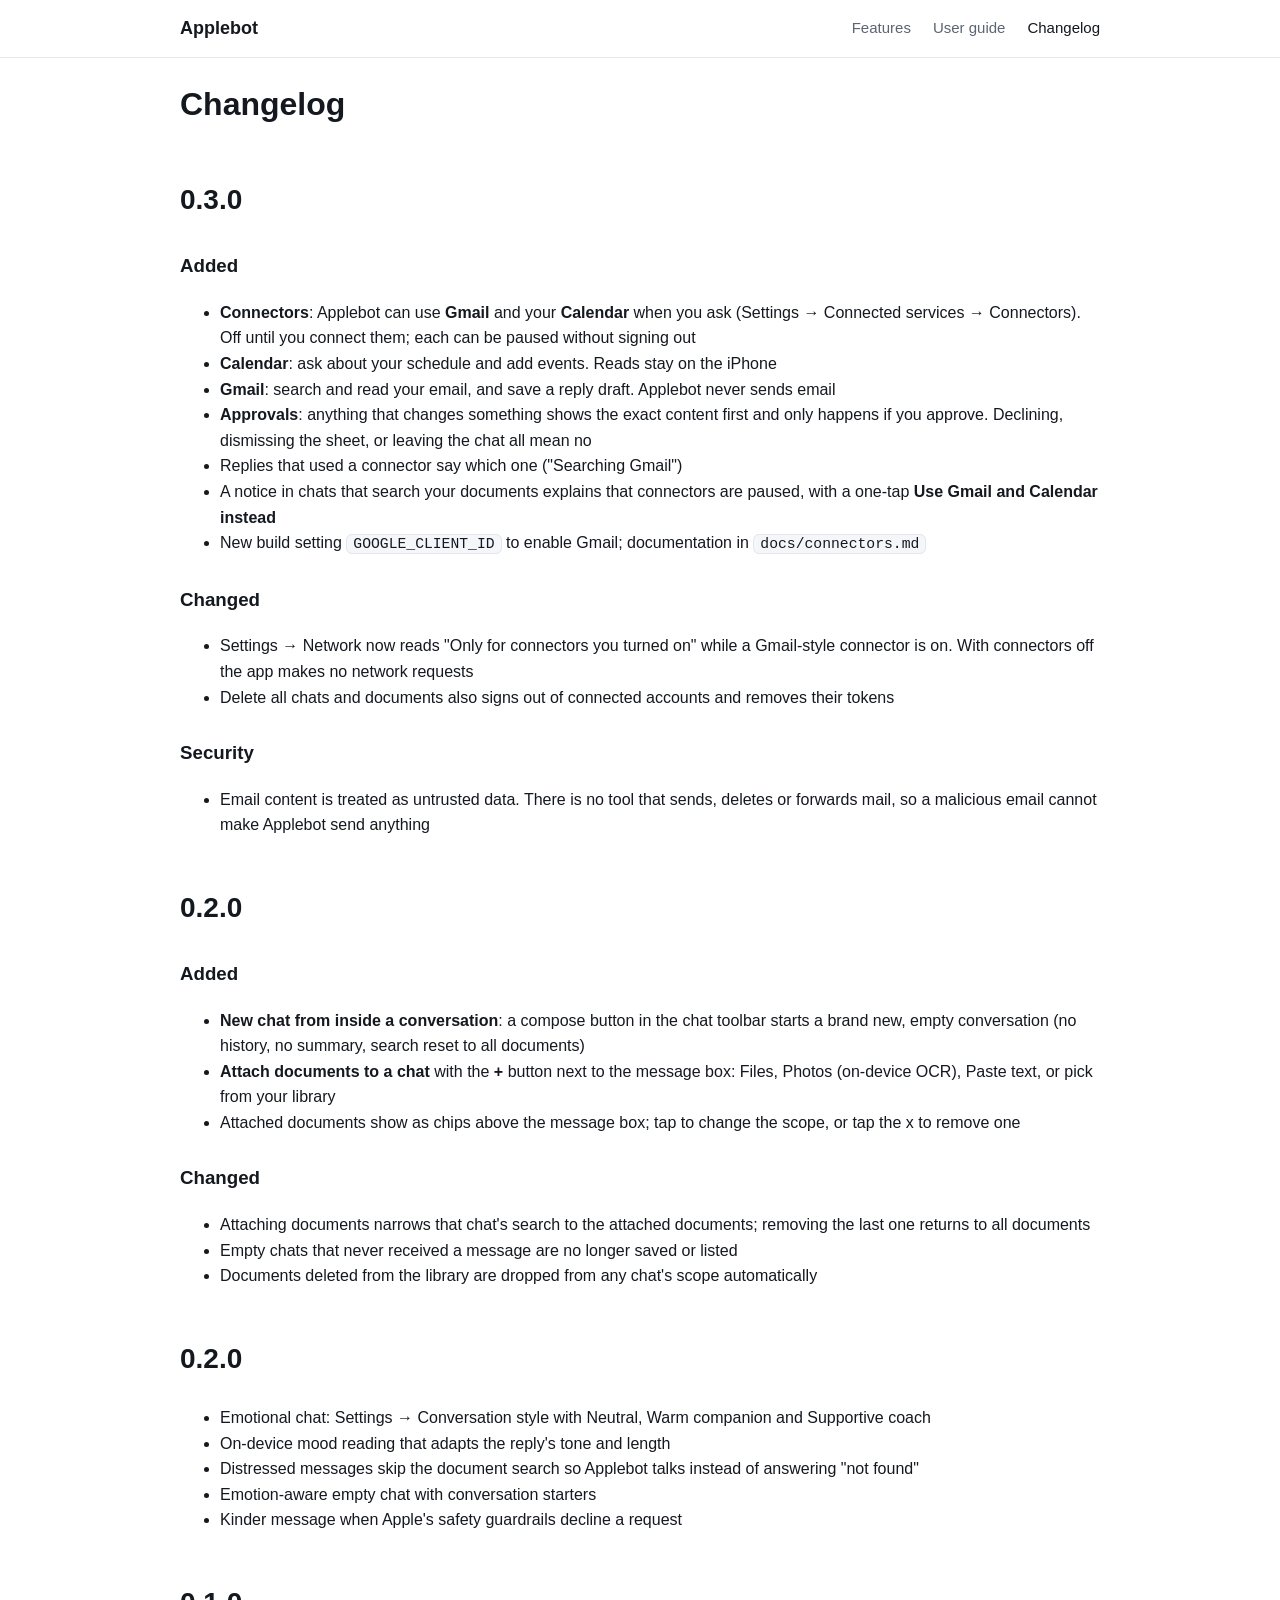
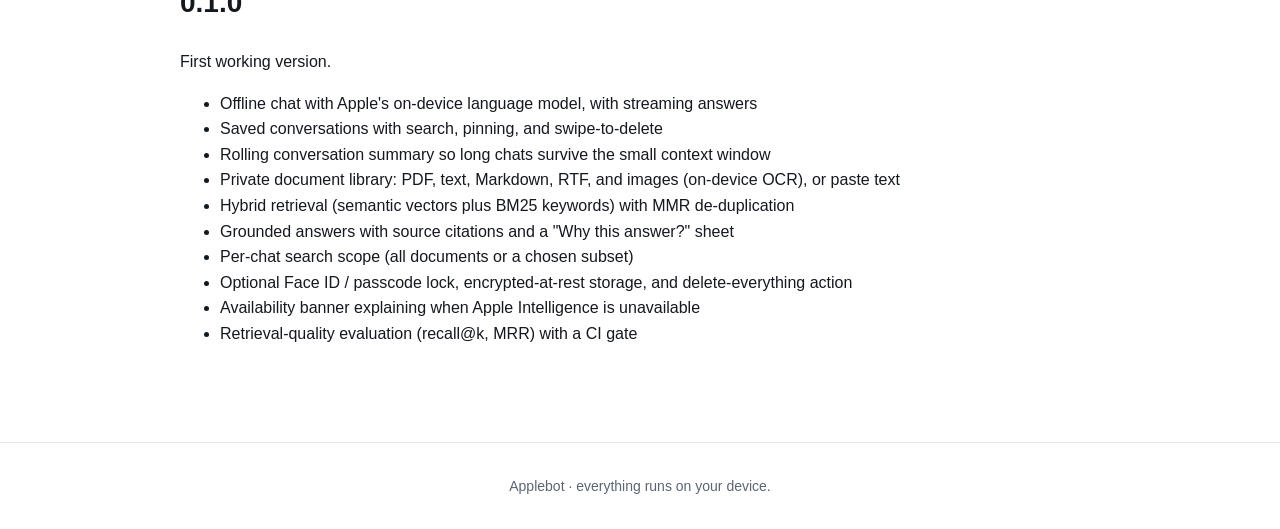
==== site/changelog.html @ ad2ea443 "bugfix" ====
<!doctype html>
<html lang="en">
<head>
  <meta charset="utf-8">
  <meta name="viewport" content="width=device-width, initial-scale=1">
  <title>Changelog: Applebot</title>
  <link rel="stylesheet" href="style.css">
</head>
<body>
<header class="site">
  <nav>
    <a class="brand" href="index.html">Applebot</a>
    <a class="link" href="features.html">Features</a>
    <a class="link" href="user-guide.html">User guide</a>
    <a class="link" href="changelog.html" aria-current="page">Changelog</a>
  </nav>
</header>
<main>
  <h1>Changelog</h1>

  <h2>0.3.0</h2>
  <h3>Added</h3>
  <ul>
    <li><strong>Connectors</strong>: Applebot can use <strong>Gmail</strong> and your <strong>Calendar</strong> when you ask (Settings &rarr; Connected services &rarr; Connectors). Off until you connect them; each can be paused without signing out</li>
    <li><strong>Calendar</strong>: ask about your schedule and add events. Reads stay on the iPhone</li>
    <li><strong>Gmail</strong>: search and read your email, and save a reply draft. Applebot never sends email</li>
    <li><strong>Approvals</strong>: anything that changes something shows the exact content first and only happens if you approve. Declining, dismissing the sheet, or leaving the chat all mean no</li>
    <li>Replies that used a connector say which one ("Searching Gmail")</li>
    <li>A notice in chats that search your documents explains that connectors are paused, with a one-tap <strong>Use Gmail and Calendar instead</strong></li>
    <li>New build setting <code>GOOGLE_CLIENT_ID</code> to enable Gmail; documentation in <code>docs/connectors.md</code></li>
  </ul>
  <h3>Changed</h3>
  <ul>
    <li>Settings &rarr; Network now reads "Only for connectors you turned on" while a Gmail-style connector is on. With connectors off the app makes no network requests</li>
    <li>Delete all chats and documents also signs out of connected accounts and removes their tokens</li>
  </ul>
  <h3>Security</h3>
  <ul>
    <li>Email content is treated as untrusted data. There is no tool that sends, deletes or forwards mail, so a malicious email cannot make Applebot send anything</li>
  </ul>

  <h2>0.2.0</h2>
  <h3>Added</h3>
  <ul>
    <li><strong>New chat from inside a conversation</strong>: a compose button in the chat toolbar starts a brand new, empty conversation (no history, no summary, search reset to all documents)</li>
    <li><strong>Attach documents to a chat</strong> with the <strong>+</strong> button next to the message box: Files, Photos (on-device OCR), Paste text, or pick from your library</li>
    <li>Attached documents show as chips above the message box; tap to change the scope, or tap the x to remove one</li>
  </ul>
  <h3>Changed</h3>
  <ul>
    <li>Attaching documents narrows that chat's search to the attached documents; removing the last one returns to all documents</li>
    <li>Empty chats that never received a message are no longer saved or listed</li>
    <li>Documents deleted from the library are dropped from any chat's scope automatically</li>
  </ul>

  <h2>0.2.0</h2>
  <ul>
    <li>Emotional chat: Settings &rarr; Conversation style with Neutral, Warm companion and Supportive coach</li>
    <li>On-device mood reading that adapts the reply's tone and length</li>
    <li>Distressed messages skip the document search so Applebot talks instead of answering "not found"</li>
    <li>Emotion-aware empty chat with conversation starters</li>
    <li>Kinder message when Apple's safety guardrails decline a request</li>
  </ul>

  <h2>0.1.0</h2>
  <p>First working version.</p>
  <ul>
    <li>Offline chat with Apple's on-device language model, with streaming answers</li>
    <li>Saved conversations with search, pinning, and swipe-to-delete</li>
    <li>Rolling conversation summary so long chats survive the small context window</li>
    <li>Private document library: PDF, text, Markdown, RTF, and images (on-device OCR), or paste text</li>
    <li>Hybrid retrieval (semantic vectors plus BM25 keywords) with MMR de-duplication</li>
    <li>Grounded answers with source citations and a "Why this answer?" sheet</li>
    <li>Per-chat search scope (all documents or a chosen subset)</li>
    <li>Optional Face ID / passcode lock, encrypted-at-rest storage, and delete-everything action</li>
    <li>Availability banner explaining when Apple Intelligence is unavailable</li>
    <li>Retrieval-quality evaluation (recall@k, MRR) with a CI gate</li>
  </ul>
</main>
<footer>Applebot &middot; everything runs on your device.</footer>
</body>
</html>
---- site/style.css ----
:root {
  --blue: #0a72ff;
  --teal: #00c7bf;
  --ink: #14181f;
  --muted: #5b6573;
  --bg: #ffffff;
  --card: #f4f6fa;
  --border: #e3e8ef;
  color-scheme: light dark;
}

@media (prefers-color-scheme: dark) {
  :root {
    --ink: #eef1f6;
    --muted: #9aa5b5;
    --bg: #0e1116;
    --card: #171c24;
    --border: #262d38;
  }
}

* { box-sizing: border-box; }

body {
  margin: 0;
  font: 16px/1.6 -apple-system, BlinkMacSystemFont, "SF Pro Text", "Segoe UI", Roboto, sans-serif;
  color: var(--ink);
  background: var(--bg);
}

a { color: var(--blue); }

header.site {
  position: sticky;
  top: 0;
  z-index: 10;
  backdrop-filter: blur(12px);
  background: color-mix(in srgb, var(--bg) 85%, transparent);
  border-bottom: 1px solid var(--border);
}

header.site nav {
  max-width: 960px;
  margin: 0 auto;
  padding: 14px 20px;
  display: flex;
  gap: 22px;
  align-items: center;
}

header.site .brand { font-weight: 700; font-size: 18px; color: var(--ink); text-decoration: none; margin-right: auto; }
header.site a.link { color: var(--muted); text-decoration: none; font-size: 15px; }
header.site a.link:hover, header.site a.link[aria-current="page"] { color: var(--ink); }

main { max-width: 960px; margin: 0 auto; padding: 0 20px 80px; }

.hero { text-align: center; padding: 72px 0 40px; }
.hero h1 {
  font-size: clamp(34px, 6vw, 56px);
  line-height: 1.1;
  margin: 0 0 16px;
  background: linear-gradient(90deg, var(--blue), var(--teal));
  -webkit-background-clip: text;
  background-clip: text;
  color: transparent;
}
.hero p.lead { font-size: 20px; color: var(--muted); max-width: 640px; margin: 0 auto 28px; }

.badge {
  display: inline-block;
  padding: 4px 12px;
  border-radius: 999px;
  background: var(--card);
  border: 1px solid var(--border);
  font-size: 13px;
  color: var(--muted);
  margin: 0 4px 8px;
}

.grid { display: grid; gap: 16px; grid-template-columns: repeat(auto-fit, minmax(260px, 1fr)); margin: 32px 0; }
.card { background: var(--card); border: 1px solid var(--border); border-radius: 16px; padding: 20px; }
.card h3 { margin: 0 0 6px; font-size: 18px; }
.card p { margin: 0; color: var(--muted); }

h2 { margin-top: 48px; font-size: 28px; }
h3 { margin-top: 28px; }

code { background: var(--card); border: 1px solid var(--border); border-radius: 6px; padding: 1px 6px; font-size: 0.92em; }
pre { background: var(--card); border: 1px solid var(--border); border-radius: 12px; padding: 16px; overflow-x: auto; }
pre code { background: none; border: 0; padding: 0; }

table { width: 100%; border-collapse: collapse; margin: 16px 0; }
th, td { text-align: left; padding: 10px 12px; border-bottom: 1px solid var(--border); vertical-align: top; }
th { color: var(--muted); font-weight: 600; font-size: 14px; }

.callout { border-left: 4px solid var(--teal); background: var(--card); padding: 12px 16px; border-radius: 0 12px 12px 0; margin: 20px 0; }

footer { text-align: center; color: var(--muted); font-size: 14px; padding: 32px 20px; border-top: 1px solid var(--border); }
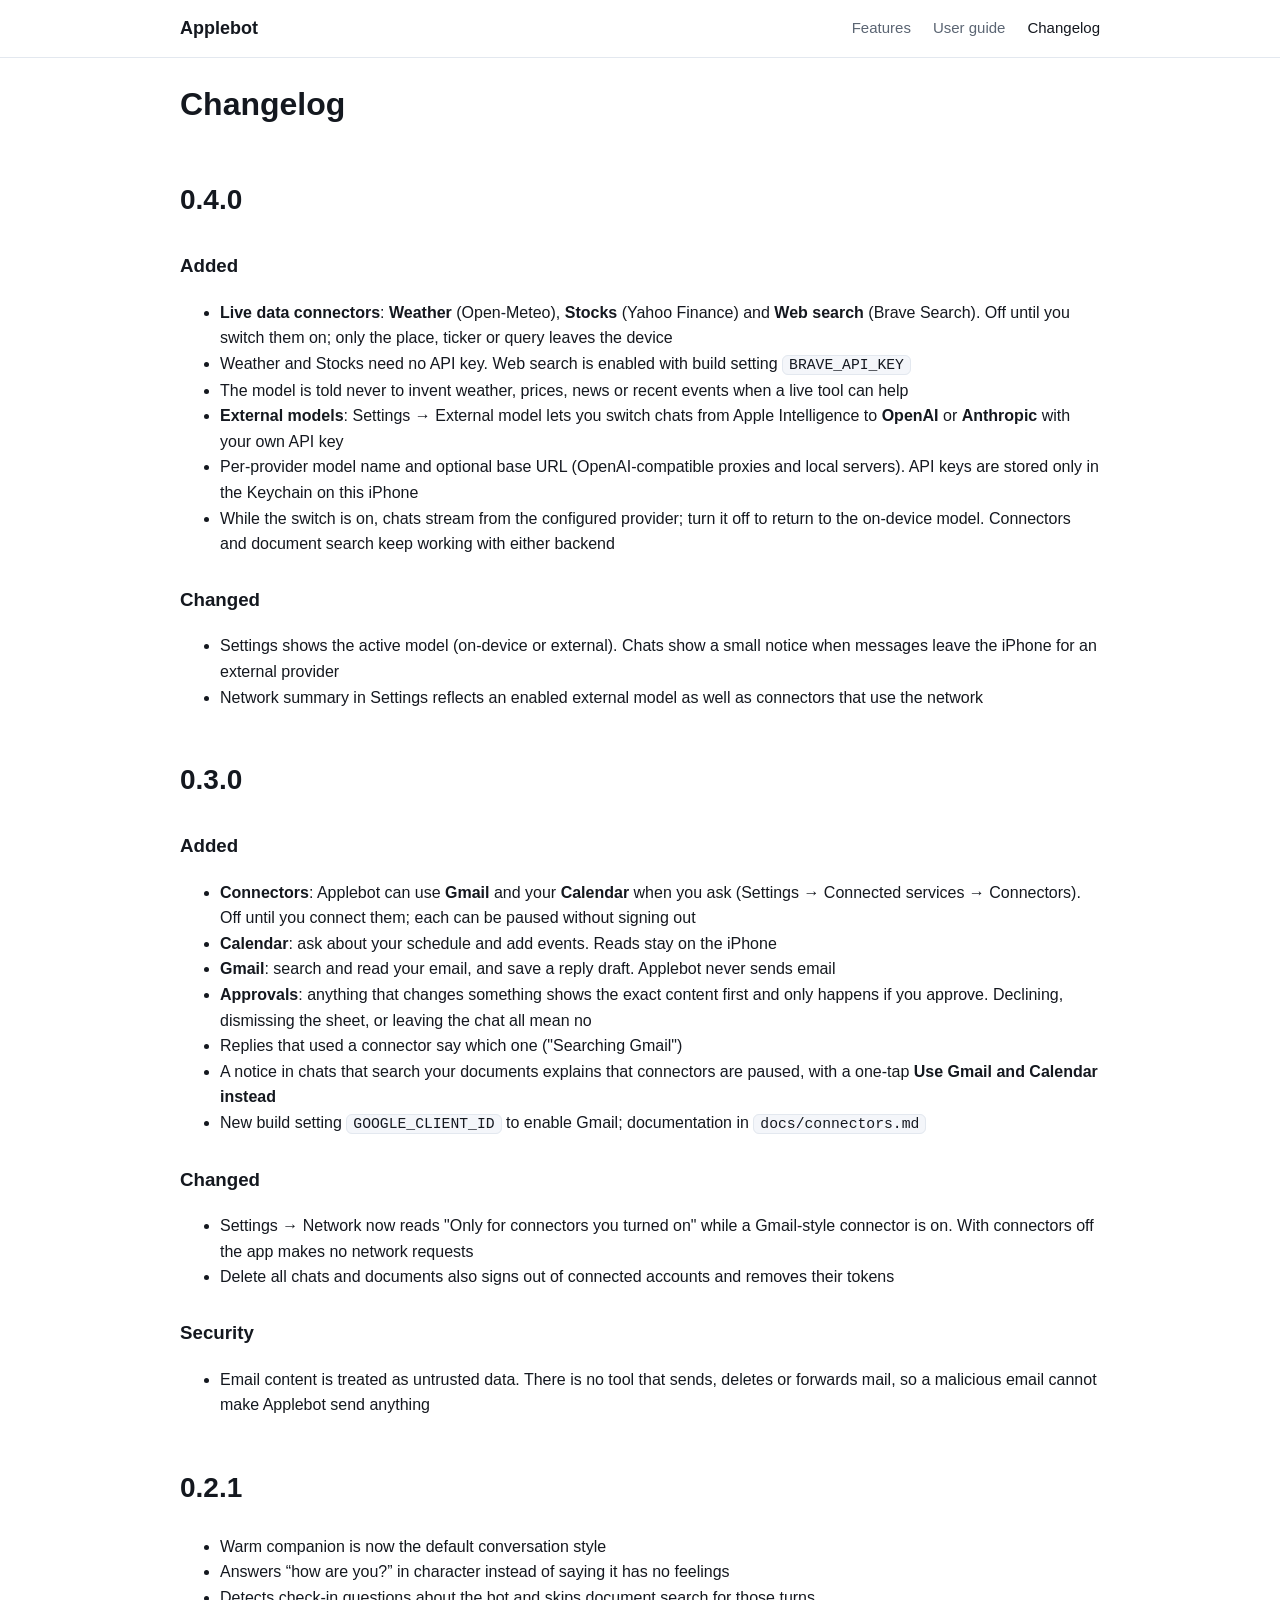
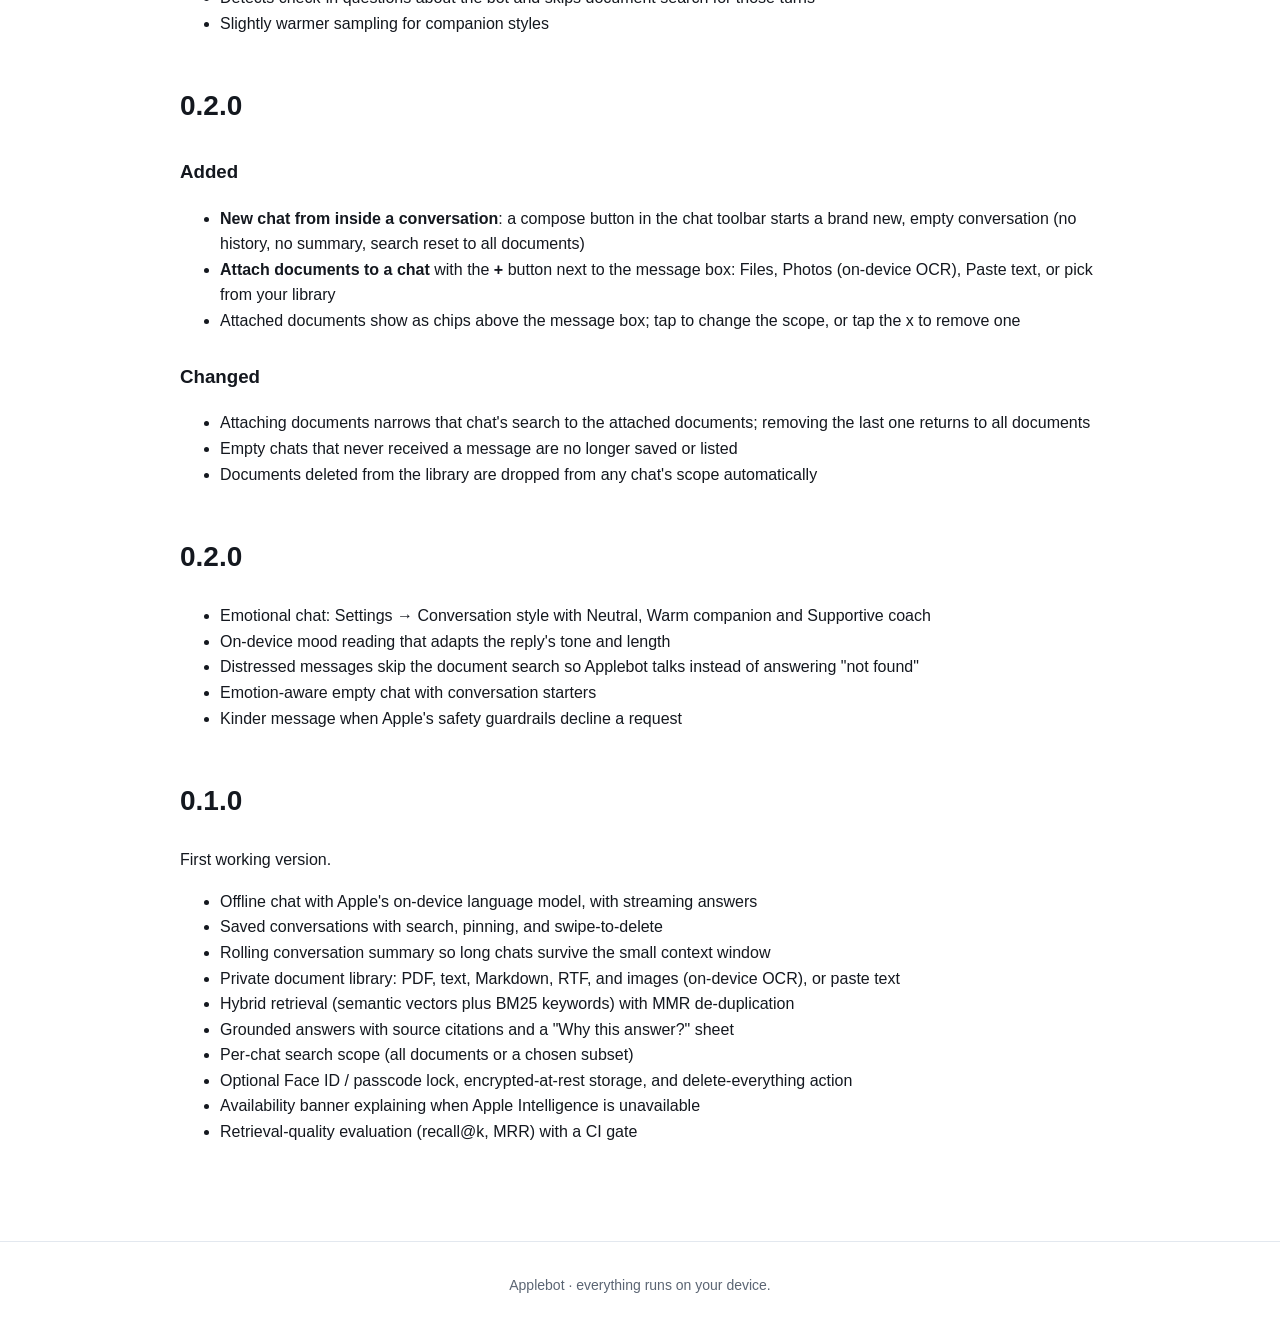
==== commit 2674e040: "bugfix" ====
--- a/site/changelog.html
+++ b/site/changelog.html
@@ -18,6 +18,22 @@
 <main>
   <h1>Changelog</h1>
 
+  <h2>0.4.0</h2>
+  <h3>Added</h3>
+  <ul>
+    <li><strong>Live data connectors</strong>: <strong>Weather</strong> (Open-Meteo), <strong>Stocks</strong> (Yahoo Finance) and <strong>Web search</strong> (Brave Search). Off until you switch them on; only the place, ticker or query leaves the device</li>
+    <li>Weather and Stocks need no API key. Web search is enabled with build setting <code>BRAVE_API_KEY</code></li>
+    <li>The model is told never to invent weather, prices, news or recent events when a live tool can help</li>
+    <li><strong>External models</strong>: Settings &rarr; External model lets you switch chats from Apple Intelligence to <strong>OpenAI</strong> or <strong>Anthropic</strong> with your own API key</li>
+    <li>Per-provider model name and optional base URL (OpenAI-compatible proxies and local servers). API keys are stored only in the Keychain on this iPhone</li>
+    <li>While the switch is on, chats stream from the configured provider; turn it off to return to the on-device model. Connectors and document search keep working with either backend</li>
+  </ul>
+  <h3>Changed</h3>
+  <ul>
+    <li>Settings shows the active model (on-device or external). Chats show a small notice when messages leave the iPhone for an external provider</li>
+    <li>Network summary in Settings reflects an enabled external model as well as connectors that use the network</li>
+  </ul>
+
   <h2>0.3.0</h2>
   <h3>Added</h3>
   <ul>
@@ -37,6 +53,14 @@
   <h3>Security</h3>
   <ul>
     <li>Email content is treated as untrusted data. There is no tool that sends, deletes or forwards mail, so a malicious email cannot make Applebot send anything</li>
+  </ul>
+
+  <h2>0.2.1</h2>
+  <ul>
+    <li>Warm companion is now the default conversation style</li>
+    <li>Answers &ldquo;how are you?&rdquo; in character instead of saying it has no feelings</li>
+    <li>Detects check-in questions about the bot and skips document search for those turns</li>
+    <li>Slightly warmer sampling for companion styles</li>
   </ul>
 
   <h2>0.2.0</h2>
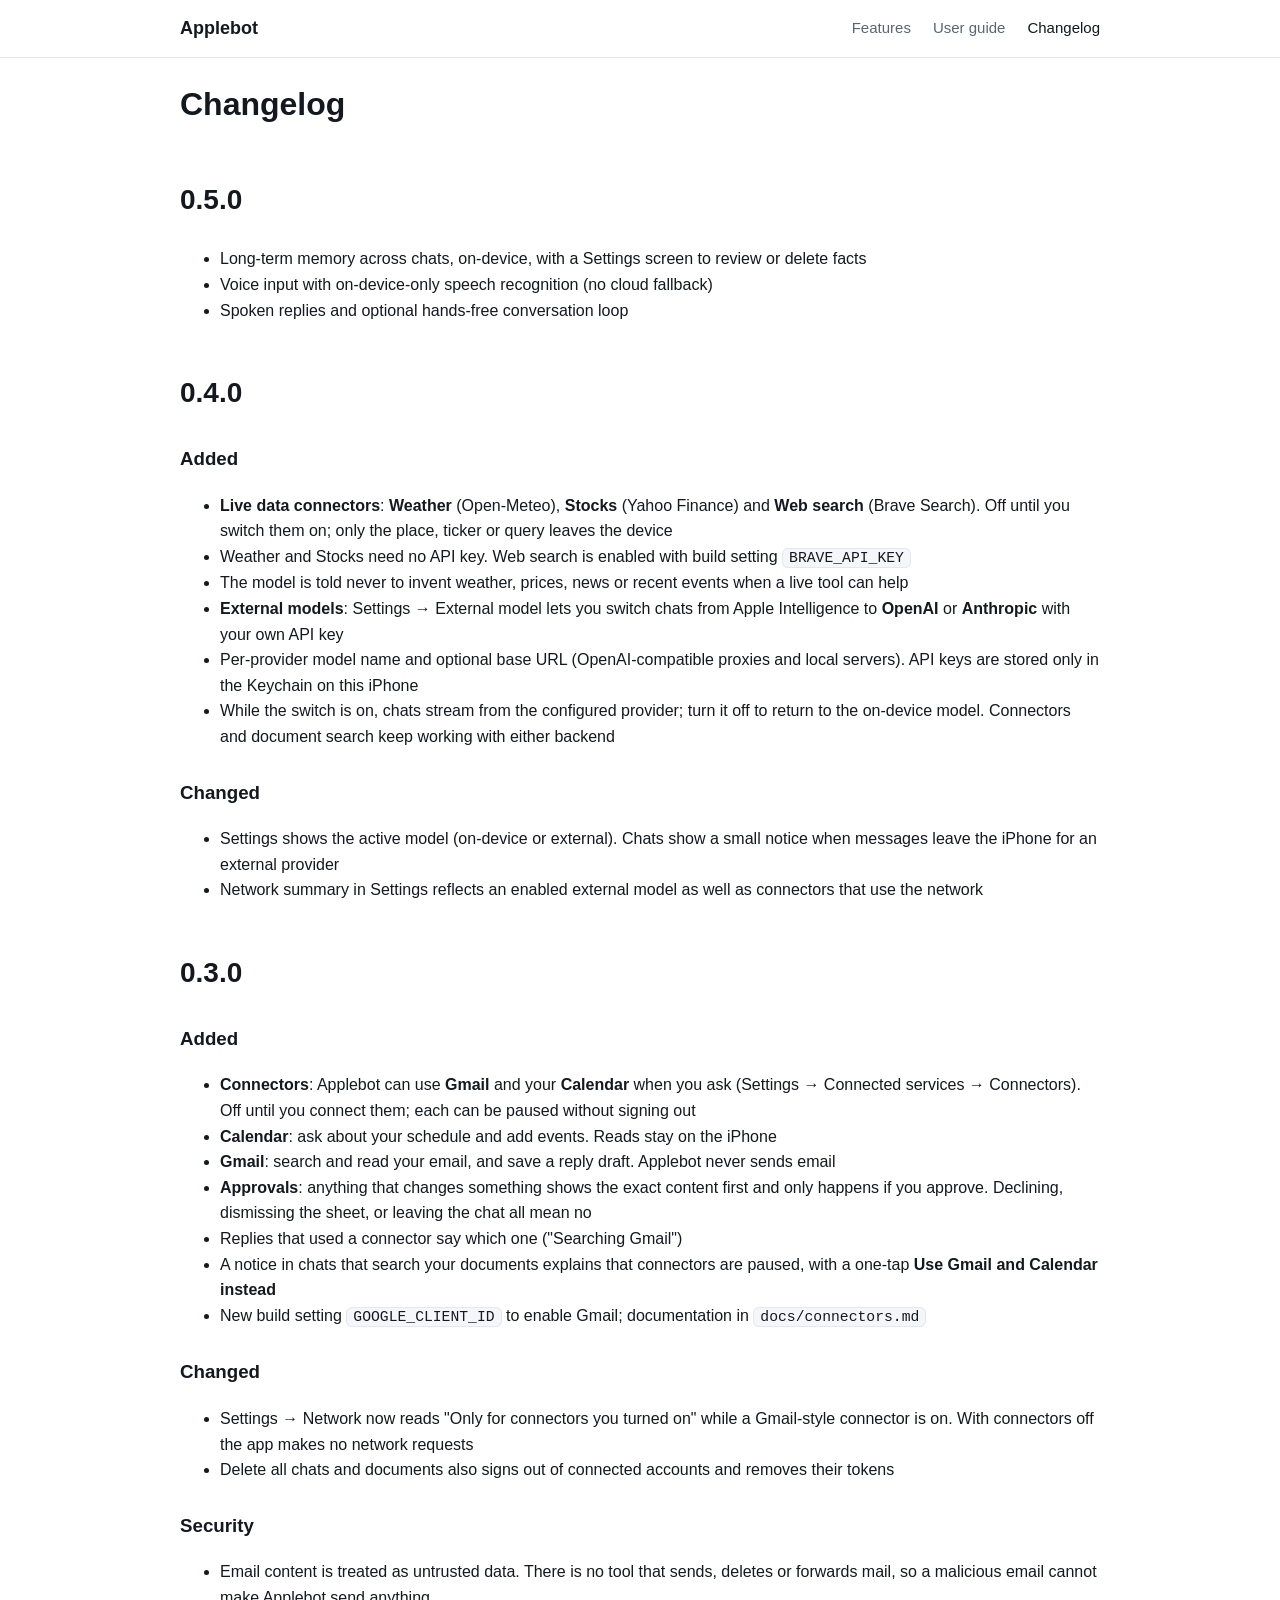
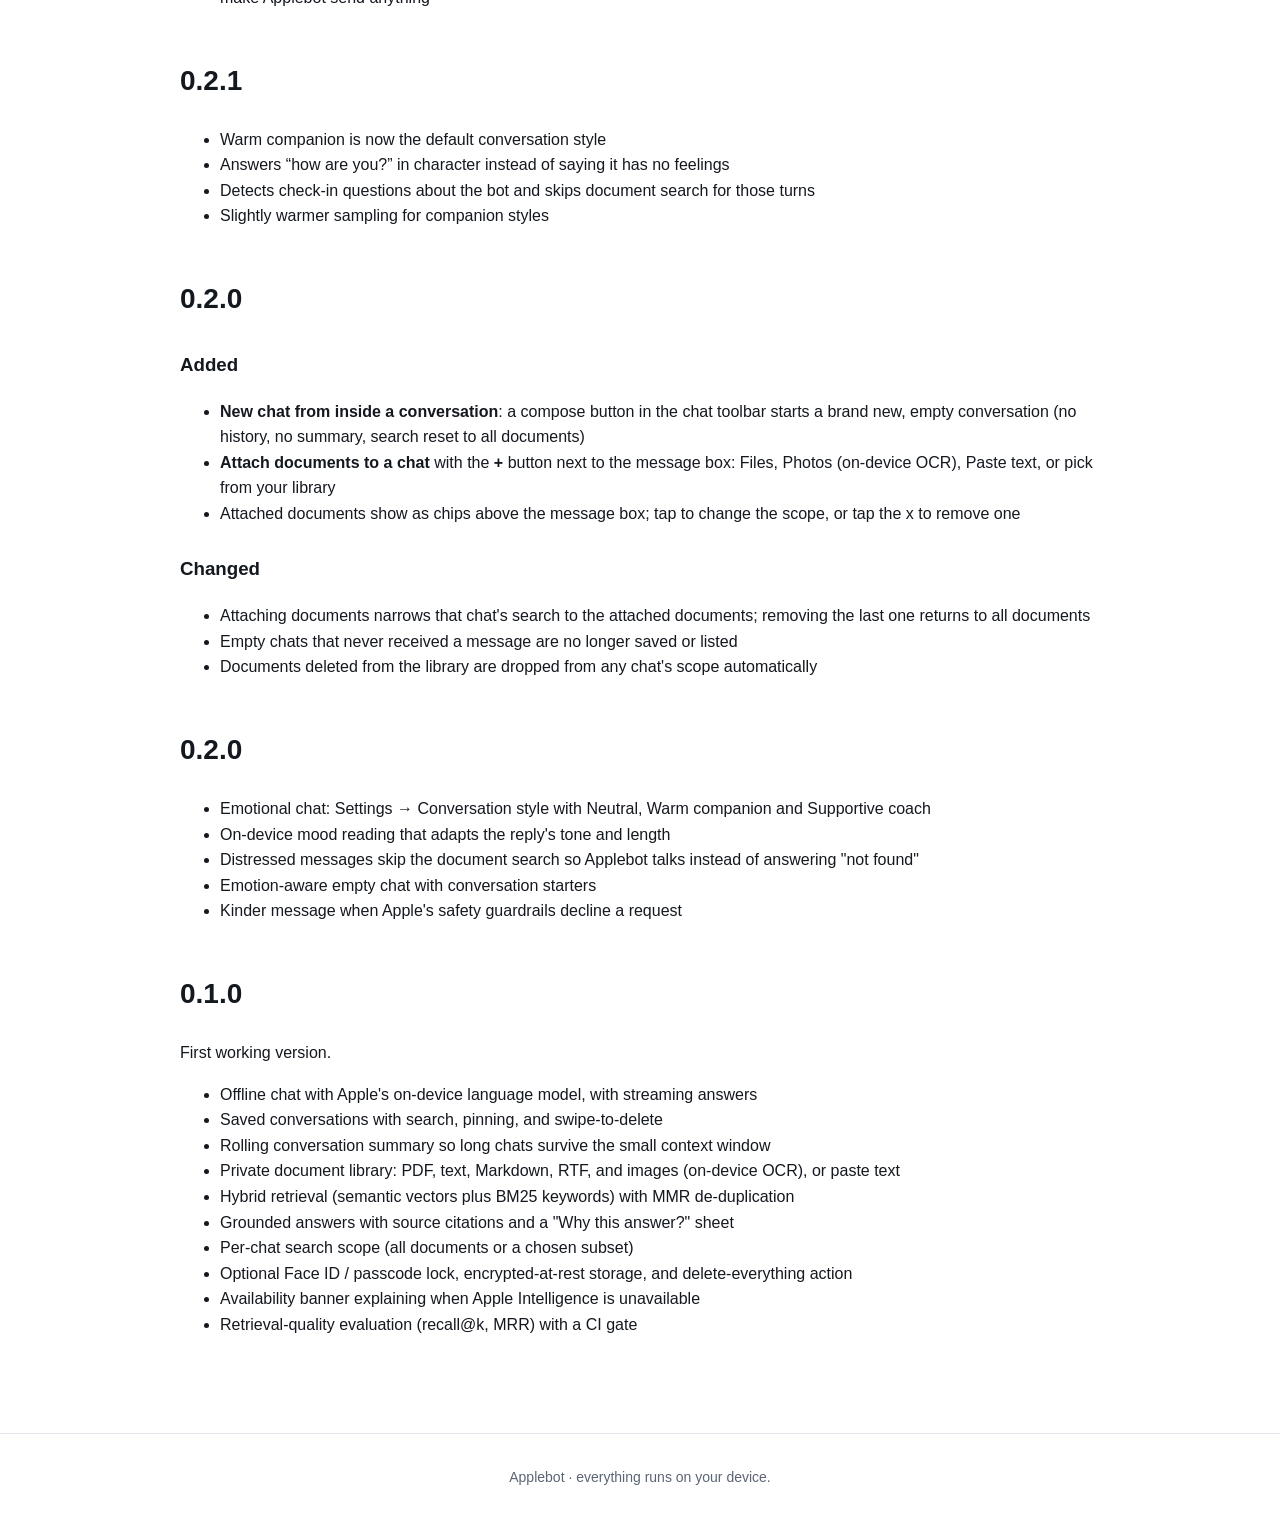
==== commit f6a1c1bb: "bugfix" ====
--- a/site/changelog.html
+++ b/site/changelog.html
@@ -17,6 +17,13 @@
 </header>
 <main>
   <h1>Changelog</h1>
+
+  <h2>0.5.0</h2>
+  <ul>
+    <li>Long-term memory across chats, on-device, with a Settings screen to review or delete facts</li>
+    <li>Voice input with on-device-only speech recognition (no cloud fallback)</li>
+    <li>Spoken replies and optional hands-free conversation loop</li>
+  </ul>
 
   <h2>0.4.0</h2>
   <h3>Added</h3>
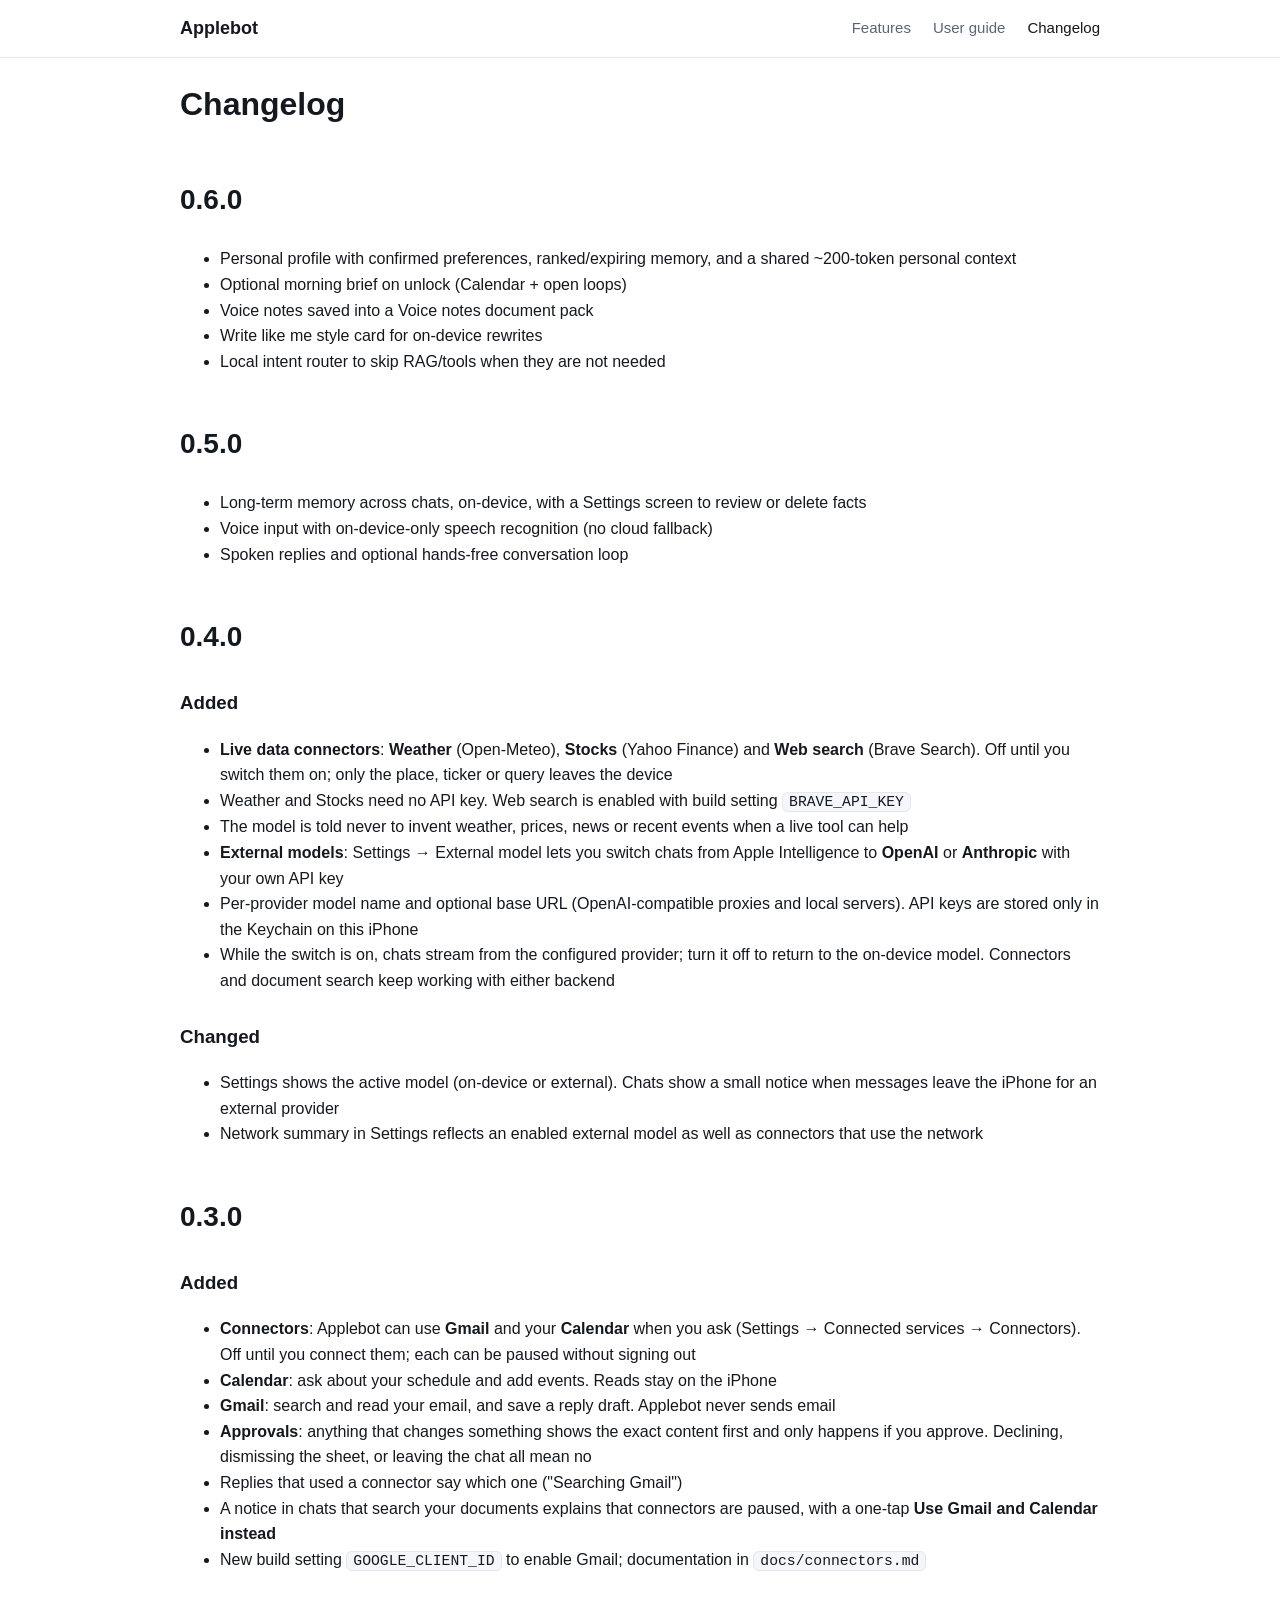
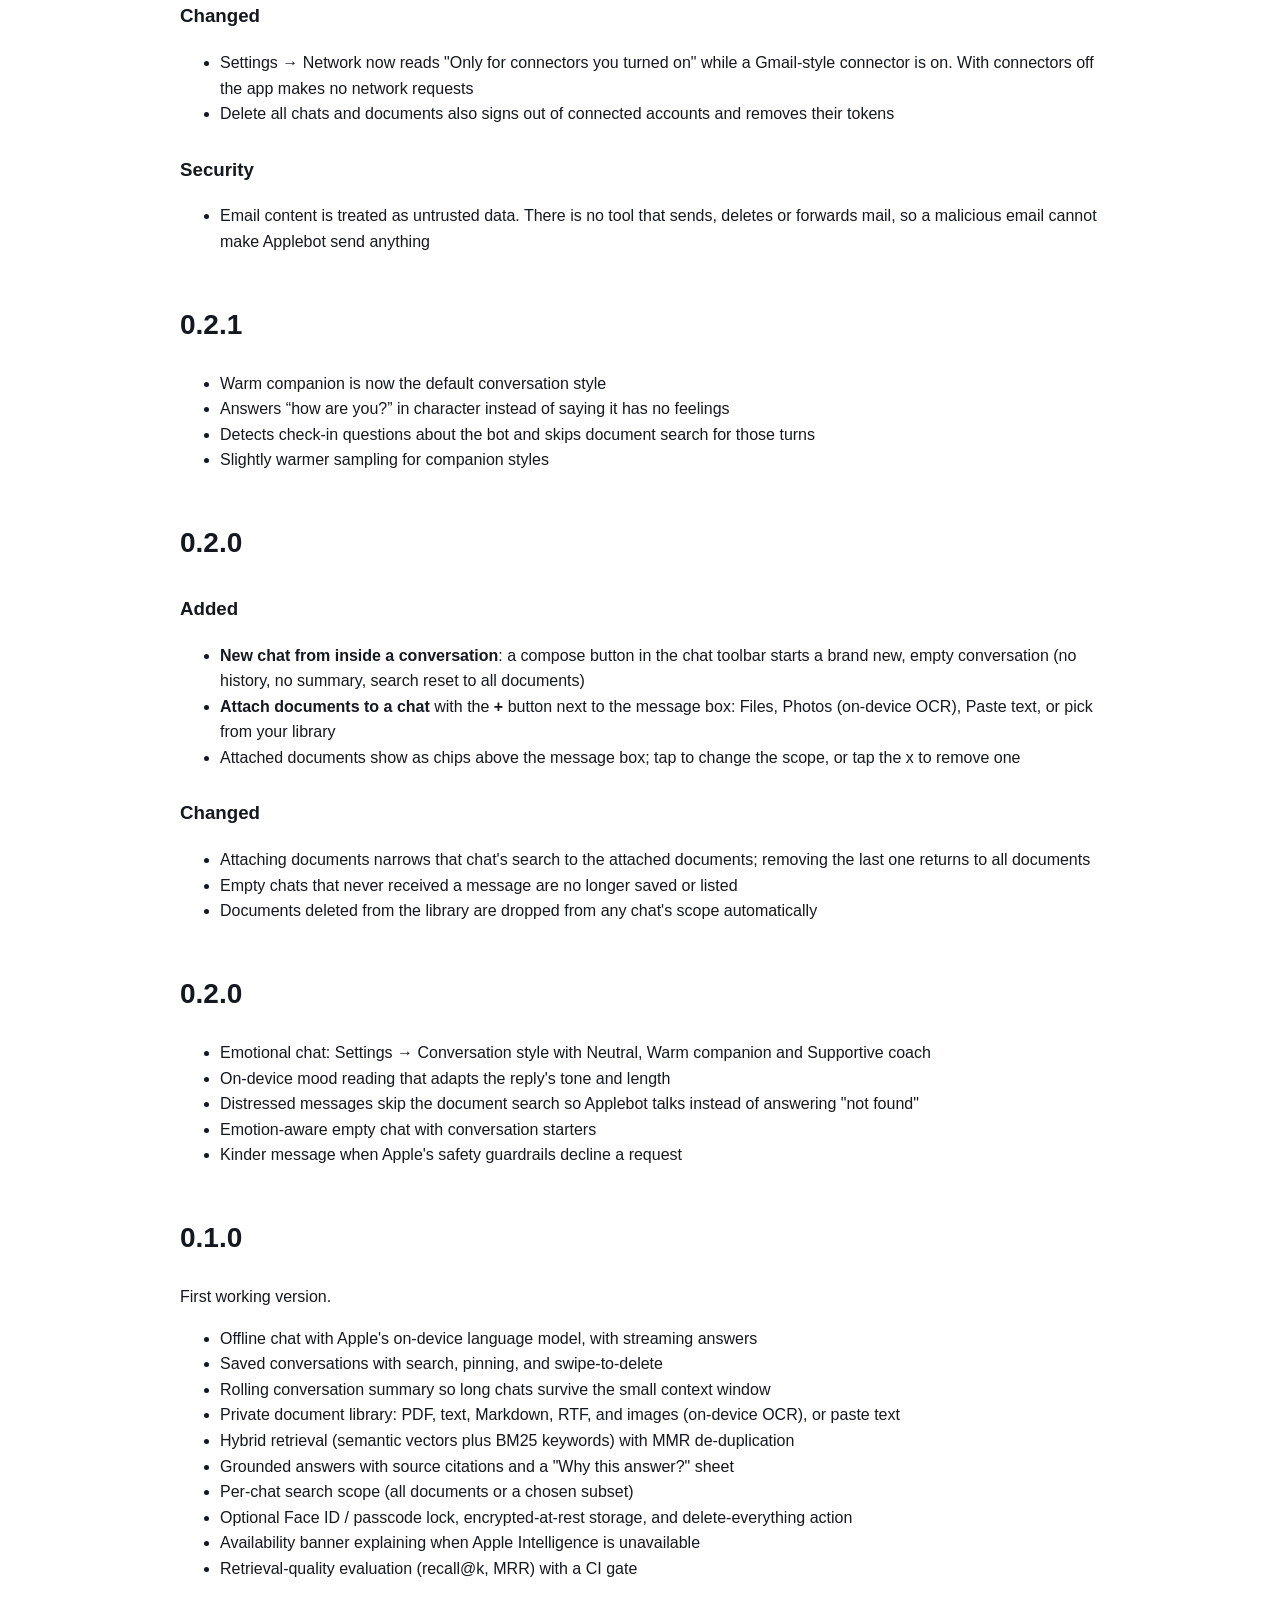
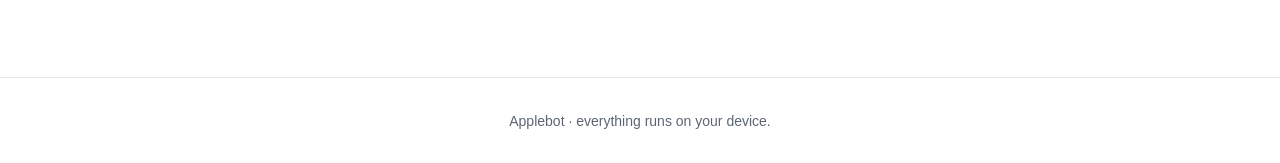
==== commit fe1eb605: "bugfix" ====
--- a/site/changelog.html
+++ b/site/changelog.html
@@ -17,6 +17,15 @@
 </header>
 <main>
   <h1>Changelog</h1>
+
+  <h2>0.6.0</h2>
+  <ul>
+    <li>Personal profile with confirmed preferences, ranked/expiring memory, and a shared ~200-token personal context</li>
+    <li>Optional morning brief on unlock (Calendar + open loops)</li>
+    <li>Voice notes saved into a Voice notes document pack</li>
+    <li>Write like me style card for on-device rewrites</li>
+    <li>Local intent router to skip RAG/tools when they are not needed</li>
+  </ul>
 
   <h2>0.5.0</h2>
   <ul>
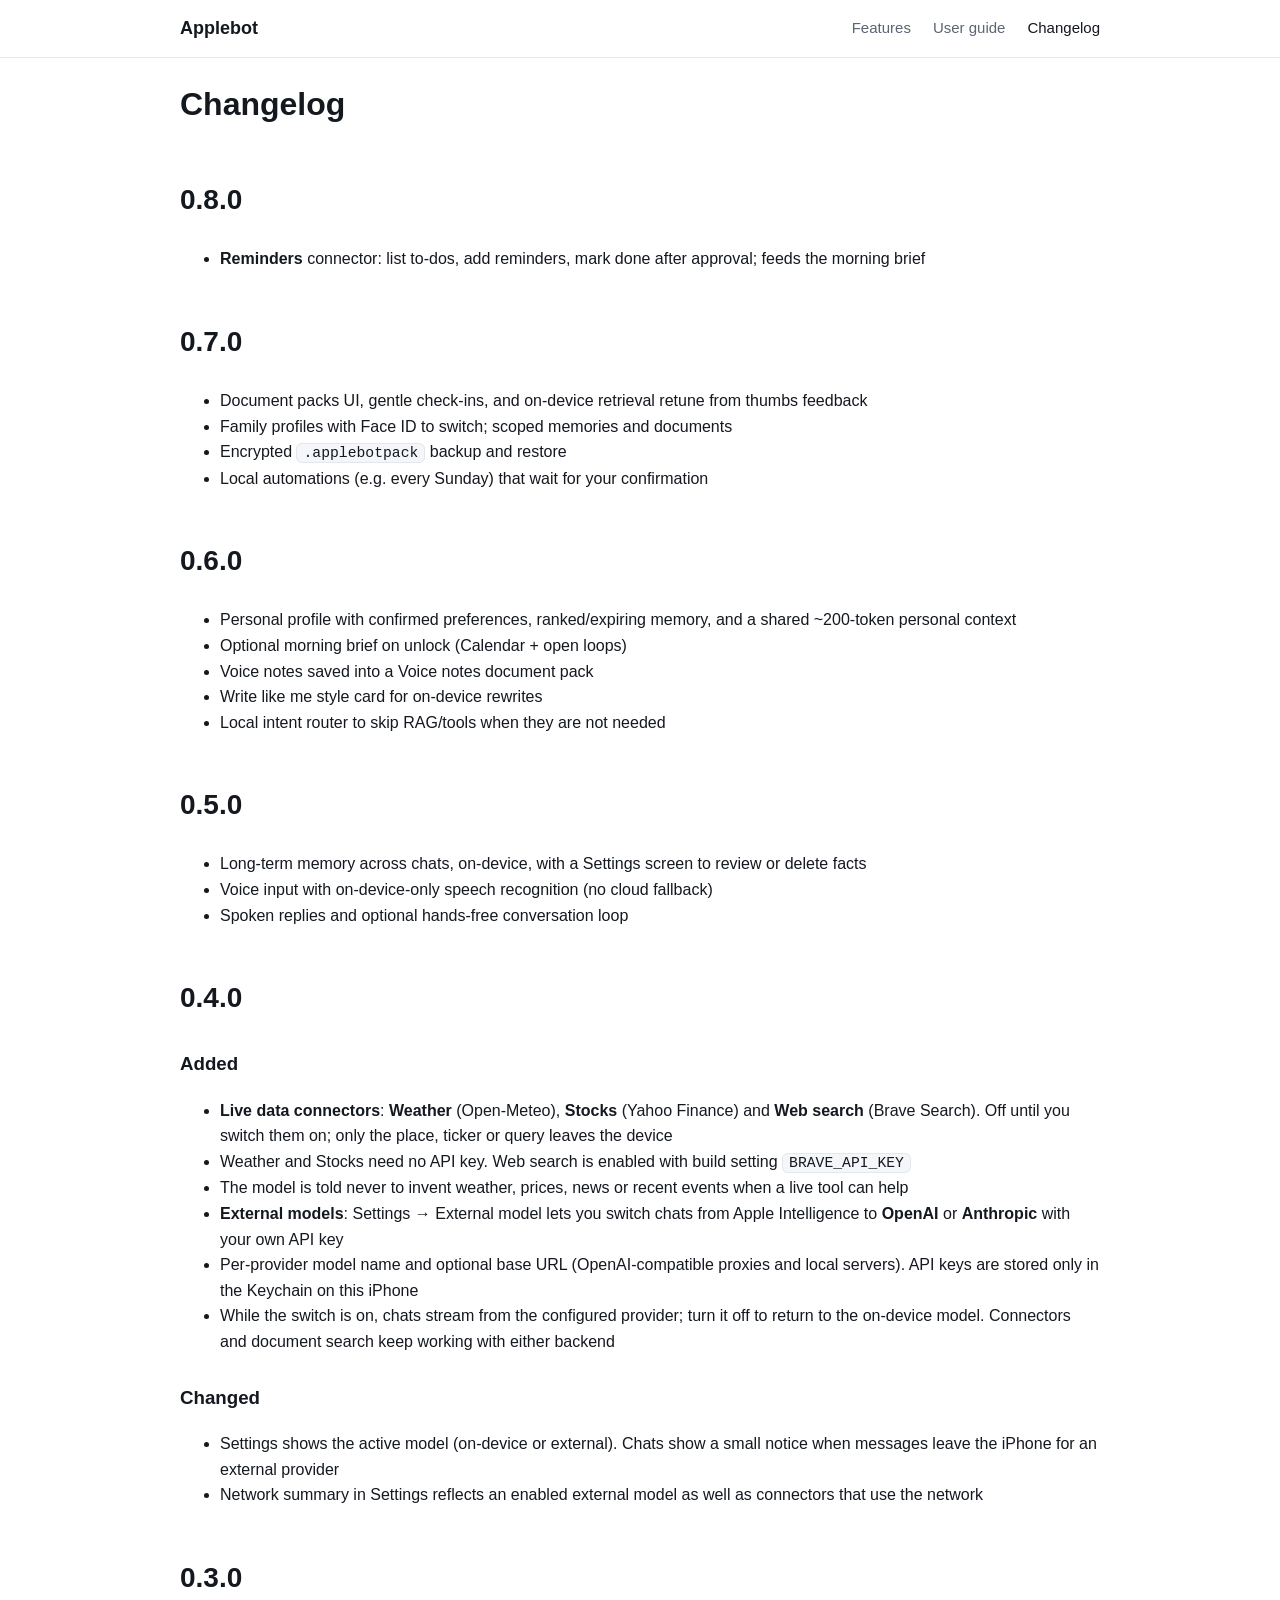
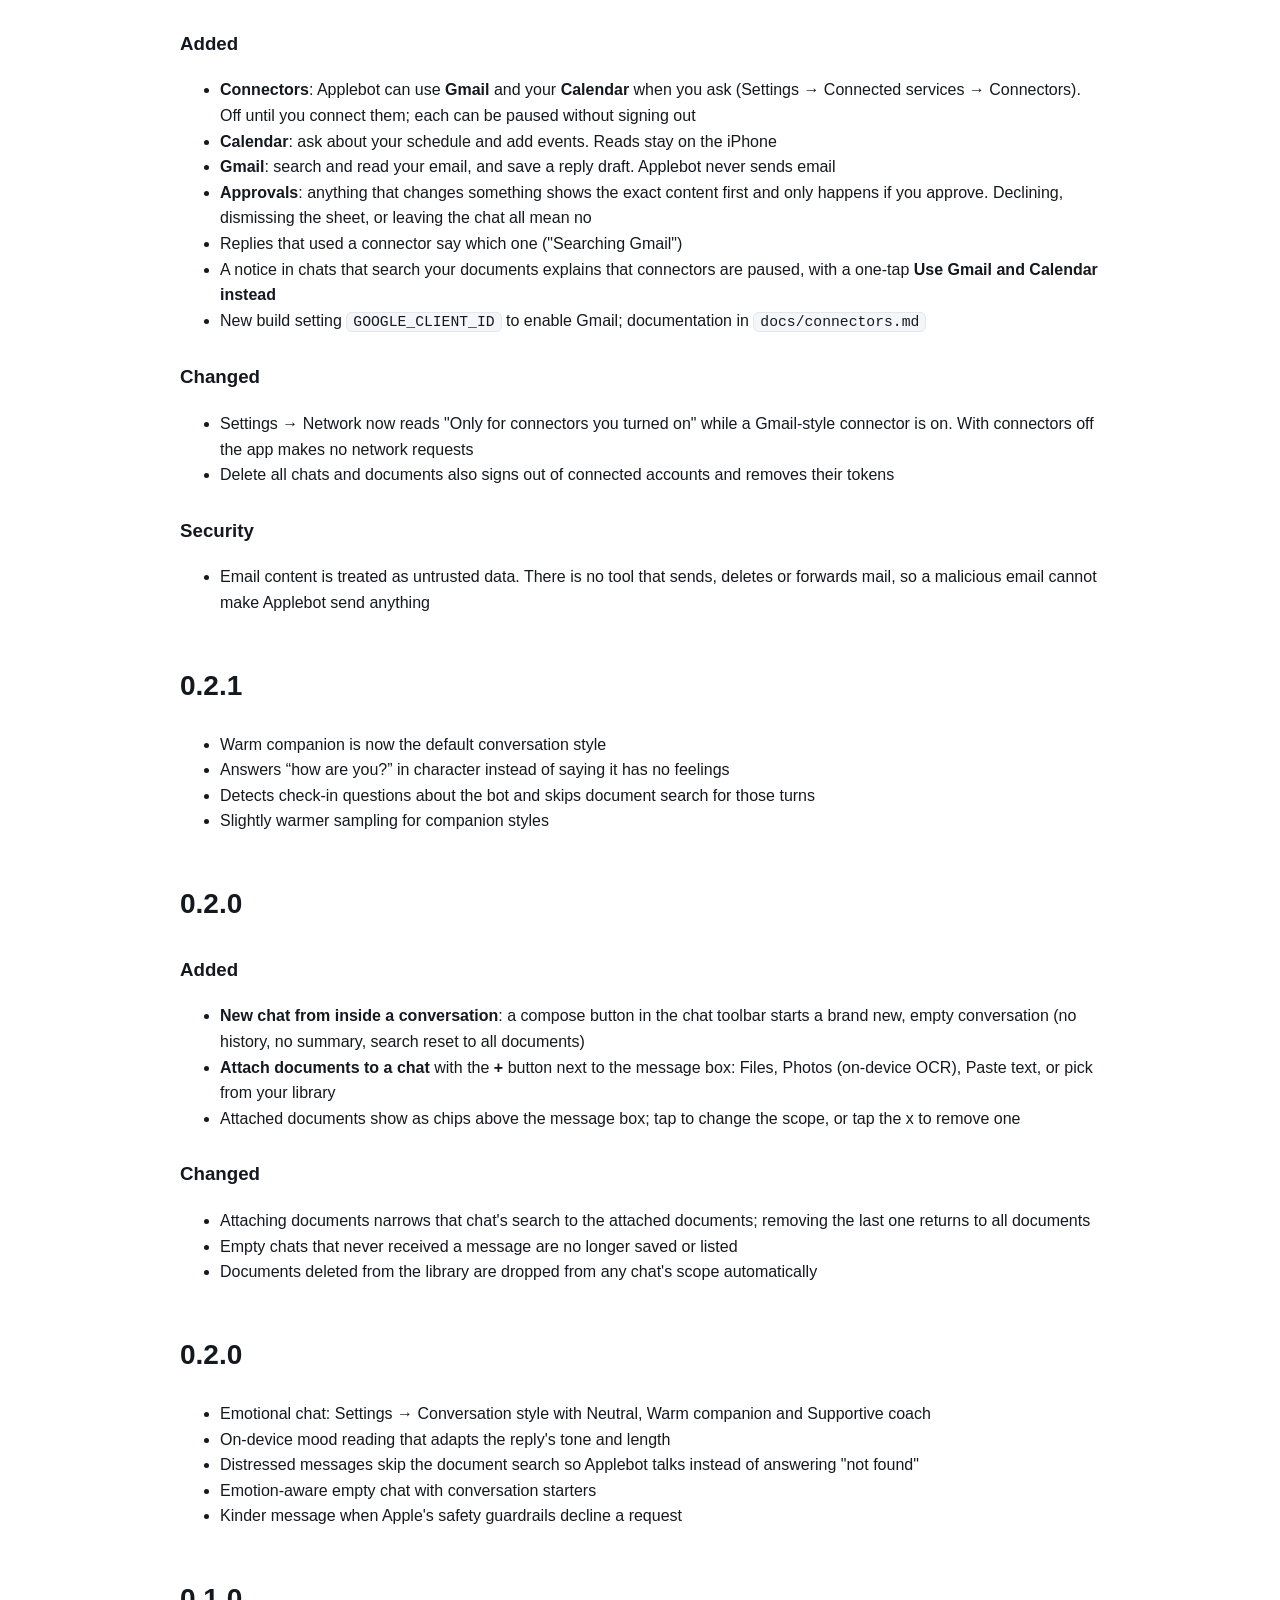
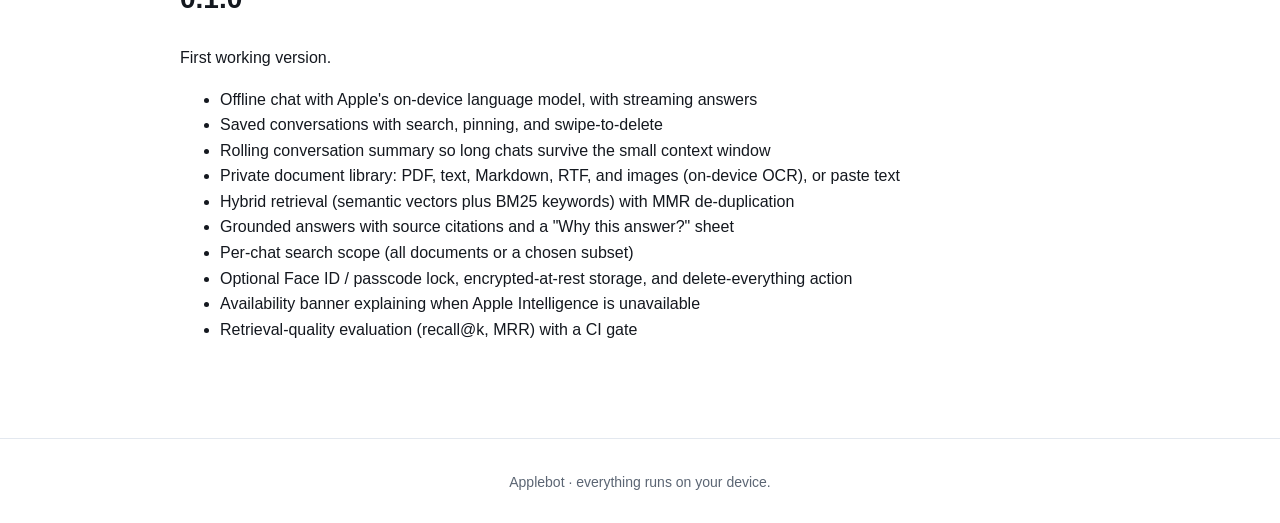
==== commit af4e8fe6: "bugfix" ====
--- a/site/changelog.html
+++ b/site/changelog.html
@@ -17,6 +17,19 @@
 </header>
 <main>
   <h1>Changelog</h1>
+
+  <h2>0.8.0</h2>
+  <ul>
+    <li><strong>Reminders</strong> connector: list to-dos, add reminders, mark done after approval; feeds the morning brief</li>
+  </ul>
+
+  <h2>0.7.0</h2>
+  <ul>
+    <li>Document packs UI, gentle check-ins, and on-device retrieval retune from thumbs feedback</li>
+    <li>Family profiles with Face ID to switch; scoped memories and documents</li>
+    <li>Encrypted <code>.applebotpack</code> backup and restore</li>
+    <li>Local automations (e.g. every Sunday) that wait for your confirmation</li>
+  </ul>
 
   <h2>0.6.0</h2>
   <ul>
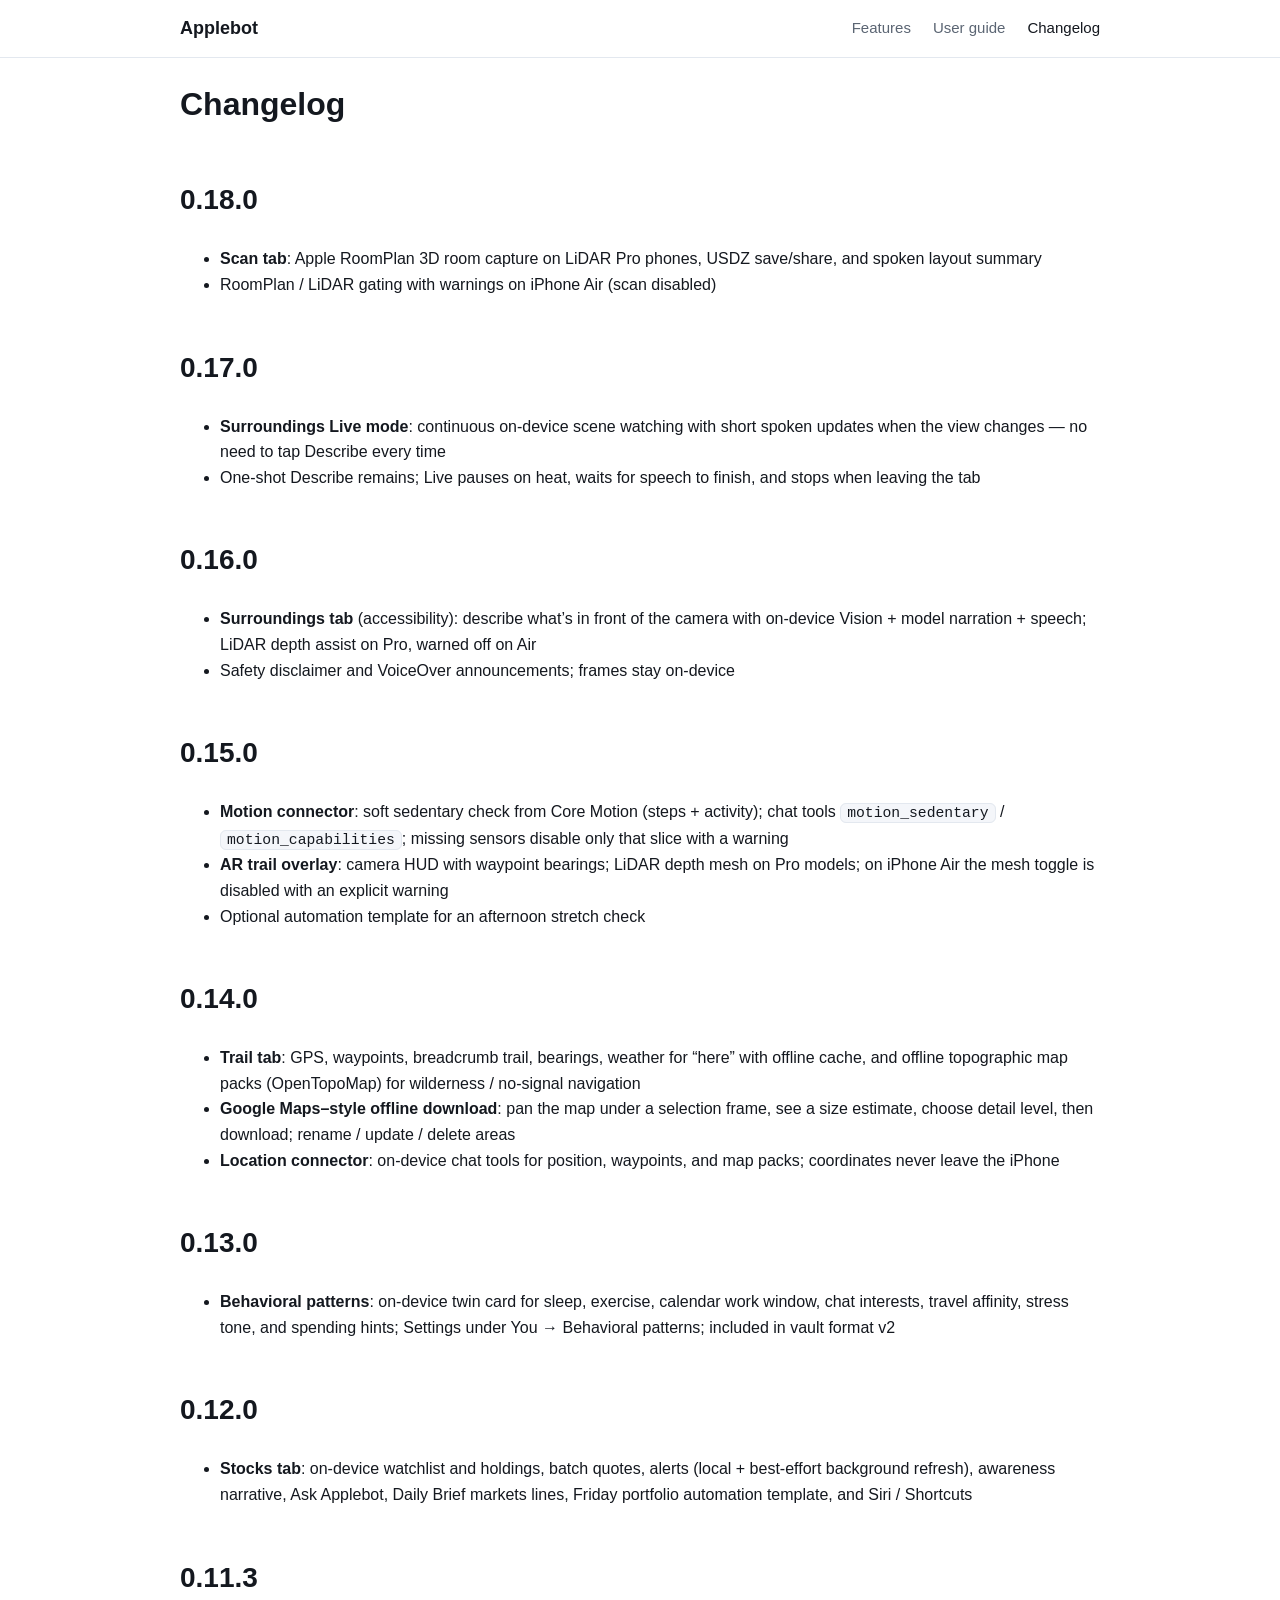
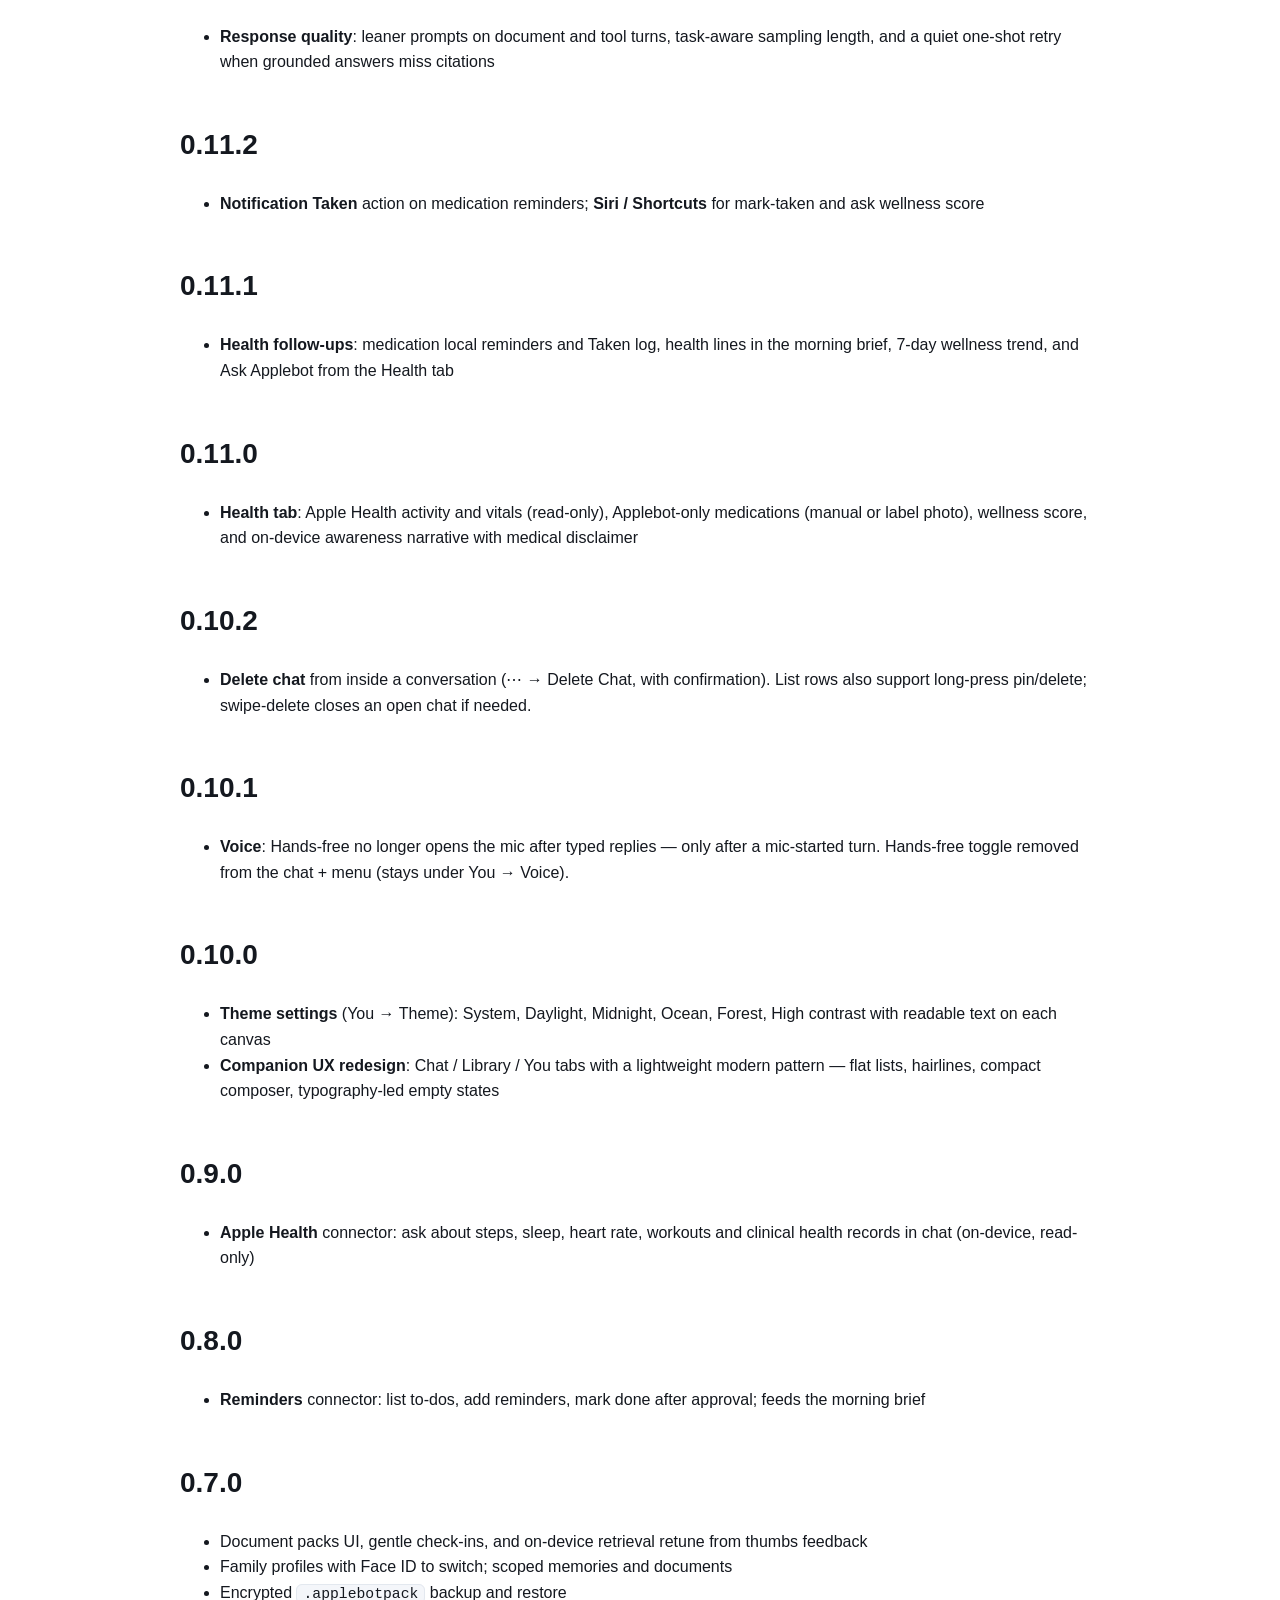
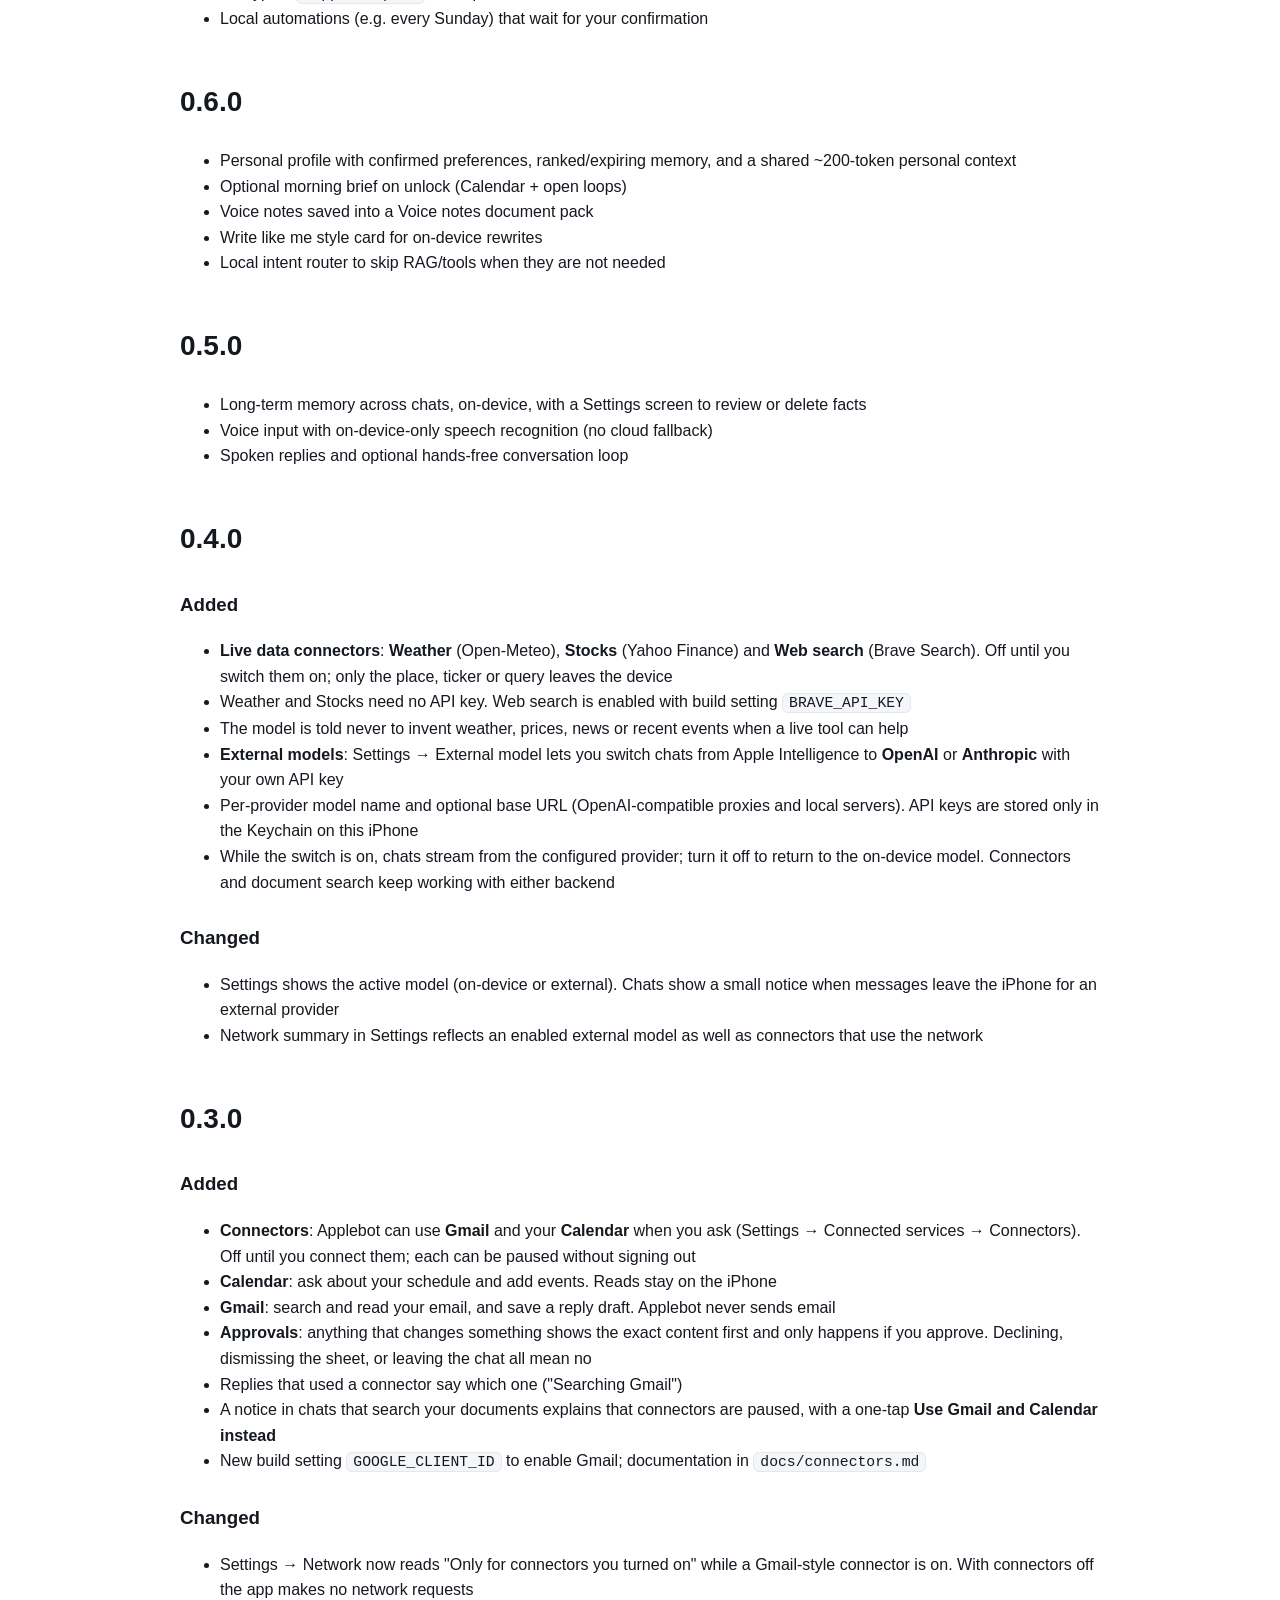
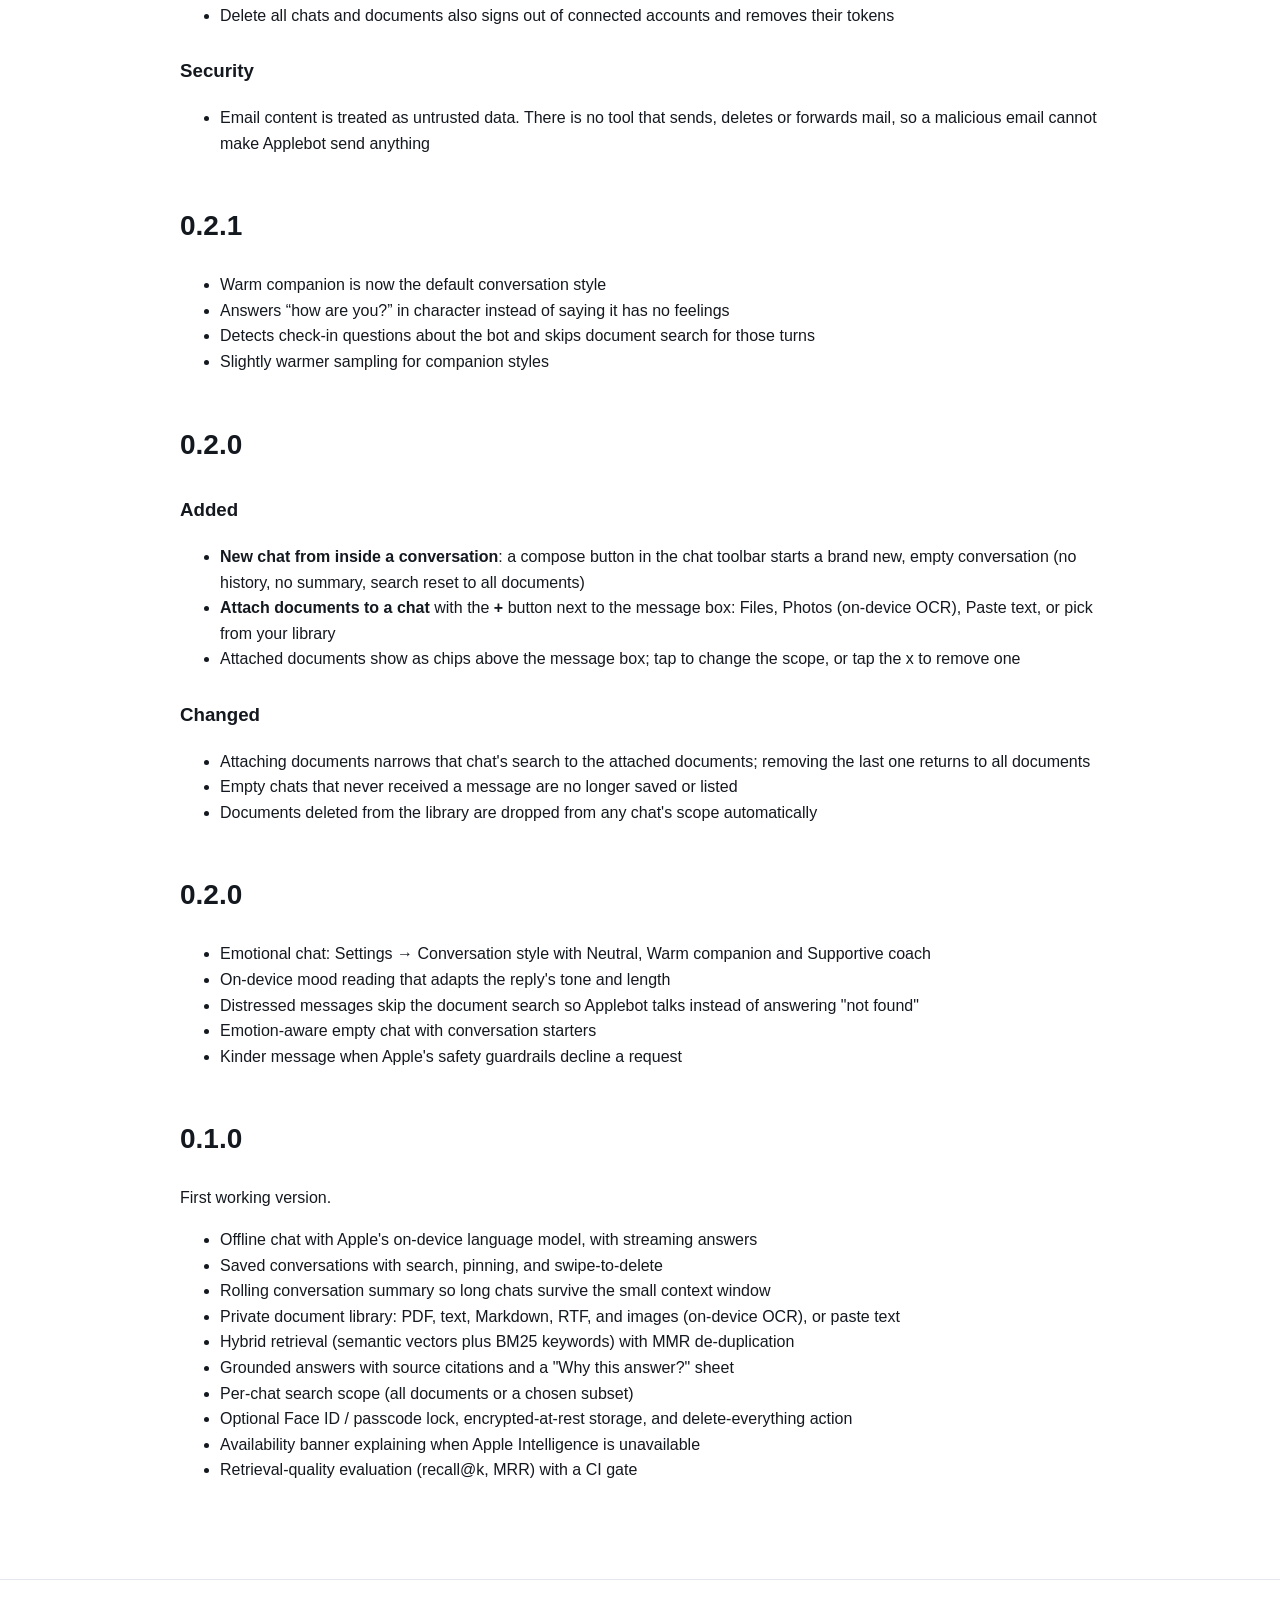
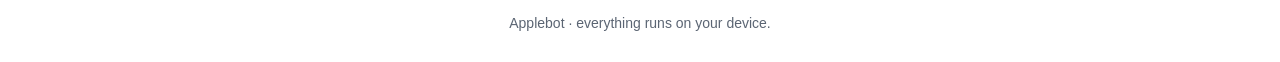
==== commit 10e10b8a: "bugfix" ====
--- a/site/changelog.html
+++ b/site/changelog.html
@@ -18,6 +18,89 @@
 <main>
   <h1>Changelog</h1>
 
+  <h2>0.18.0</h2>
+  <ul>
+    <li><strong>Scan tab</strong>: Apple RoomPlan 3D room capture on LiDAR Pro phones, USDZ save/share, and spoken layout summary</li>
+    <li>RoomPlan / LiDAR gating with warnings on iPhone Air (scan disabled)</li>
+  </ul>
+
+  <h2>0.17.0</h2>
+  <ul>
+    <li><strong>Surroundings Live mode</strong>: continuous on-device scene watching with short spoken updates when the view changes — no need to tap Describe every time</li>
+    <li>One-shot Describe remains; Live pauses on heat, waits for speech to finish, and stops when leaving the tab</li>
+  </ul>
+
+  <h2>0.16.0</h2>
+  <ul>
+    <li><strong>Surroundings tab</strong> (accessibility): describe what’s in front of the camera with on-device Vision + model narration + speech; LiDAR depth assist on Pro, warned off on Air</li>
+    <li>Safety disclaimer and VoiceOver announcements; frames stay on-device</li>
+  </ul>
+
+  <h2>0.15.0</h2>
+  <ul>
+    <li><strong>Motion connector</strong>: soft sedentary check from Core Motion (steps + activity); chat tools <code>motion_sedentary</code> / <code>motion_capabilities</code>; missing sensors disable only that slice with a warning</li>
+    <li><strong>AR trail overlay</strong>: camera HUD with waypoint bearings; LiDAR depth mesh on Pro models; on iPhone Air the mesh toggle is disabled with an explicit warning</li>
+    <li>Optional automation template for an afternoon stretch check</li>
+  </ul>
+
+  <h2>0.14.0</h2>
+  <ul>
+    <li><strong>Trail tab</strong>: GPS, waypoints, breadcrumb trail, bearings, weather for “here” with offline cache, and offline topographic map packs (OpenTopoMap) for wilderness / no-signal navigation</li>
+    <li><strong>Google Maps–style offline download</strong>: pan the map under a selection frame, see a size estimate, choose detail level, then download; rename / update / delete areas</li>
+    <li><strong>Location connector</strong>: on-device chat tools for position, waypoints, and map packs; coordinates never leave the iPhone</li>
+  </ul>
+
+  <h2>0.13.0</h2>
+  <ul>
+    <li><strong>Behavioral patterns</strong>: on-device twin card for sleep, exercise, calendar work window, chat interests, travel affinity, stress tone, and spending hints; Settings under You &rarr; Behavioral patterns; included in vault format v2</li>
+  </ul>
+
+  <h2>0.12.0</h2>
+  <ul>
+    <li><strong>Stocks tab</strong>: on-device watchlist and holdings, batch quotes, alerts (local + best-effort background refresh), awareness narrative, Ask Applebot, Daily Brief markets lines, Friday portfolio automation template, and Siri / Shortcuts</li>
+  </ul>
+
+  <h2>0.11.3</h2>
+  <ul>
+    <li><strong>Response quality</strong>: leaner prompts on document and tool turns, task-aware sampling length, and a quiet one-shot retry when grounded answers miss citations</li>
+  </ul>
+
+  <h2>0.11.2</h2>
+  <ul>
+    <li><strong>Notification Taken</strong> action on medication reminders; <strong>Siri / Shortcuts</strong> for mark-taken and ask wellness score</li>
+  </ul>
+
+  <h2>0.11.1</h2>
+  <ul>
+    <li><strong>Health follow-ups</strong>: medication local reminders and Taken log, health lines in the morning brief, 7-day wellness trend, and Ask Applebot from the Health tab</li>
+  </ul>
+
+  <h2>0.11.0</h2>
+  <ul>
+    <li><strong>Health tab</strong>: Apple Health activity and vitals (read-only), Applebot-only medications (manual or label photo), wellness score, and on-device awareness narrative with medical disclaimer</li>
+  </ul>
+
+  <h2>0.10.2</h2>
+  <ul>
+    <li><strong>Delete chat</strong> from inside a conversation (⋯ &rarr; Delete Chat, with confirmation). List rows also support long-press pin/delete; swipe-delete closes an open chat if needed.</li>
+  </ul>
+
+  <h2>0.10.1</h2>
+  <ul>
+    <li><strong>Voice</strong>: Hands-free no longer opens the mic after typed replies &mdash; only after a mic-started turn. Hands-free toggle removed from the chat + menu (stays under You &rarr; Voice).</li>
+  </ul>
+
+  <h2>0.10.0</h2>
+  <ul>
+    <li><strong>Theme settings</strong> (You &rarr; Theme): System, Daylight, Midnight, Ocean, Forest, High contrast with readable text on each canvas</li>
+    <li><strong>Companion UX redesign</strong>: Chat / Library / You tabs with a lightweight modern pattern &mdash; flat lists, hairlines, compact composer, typography-led empty states</li>
+  </ul>
+
+  <h2>0.9.0</h2>
+  <ul>
+    <li><strong>Apple Health</strong> connector: ask about steps, sleep, heart rate, workouts and clinical health records in chat (on-device, read-only)</li>
+  </ul>
+
   <h2>0.8.0</h2>
   <ul>
     <li><strong>Reminders</strong> connector: list to-dos, add reminders, mark done after approval; feeds the morning brief</li>
